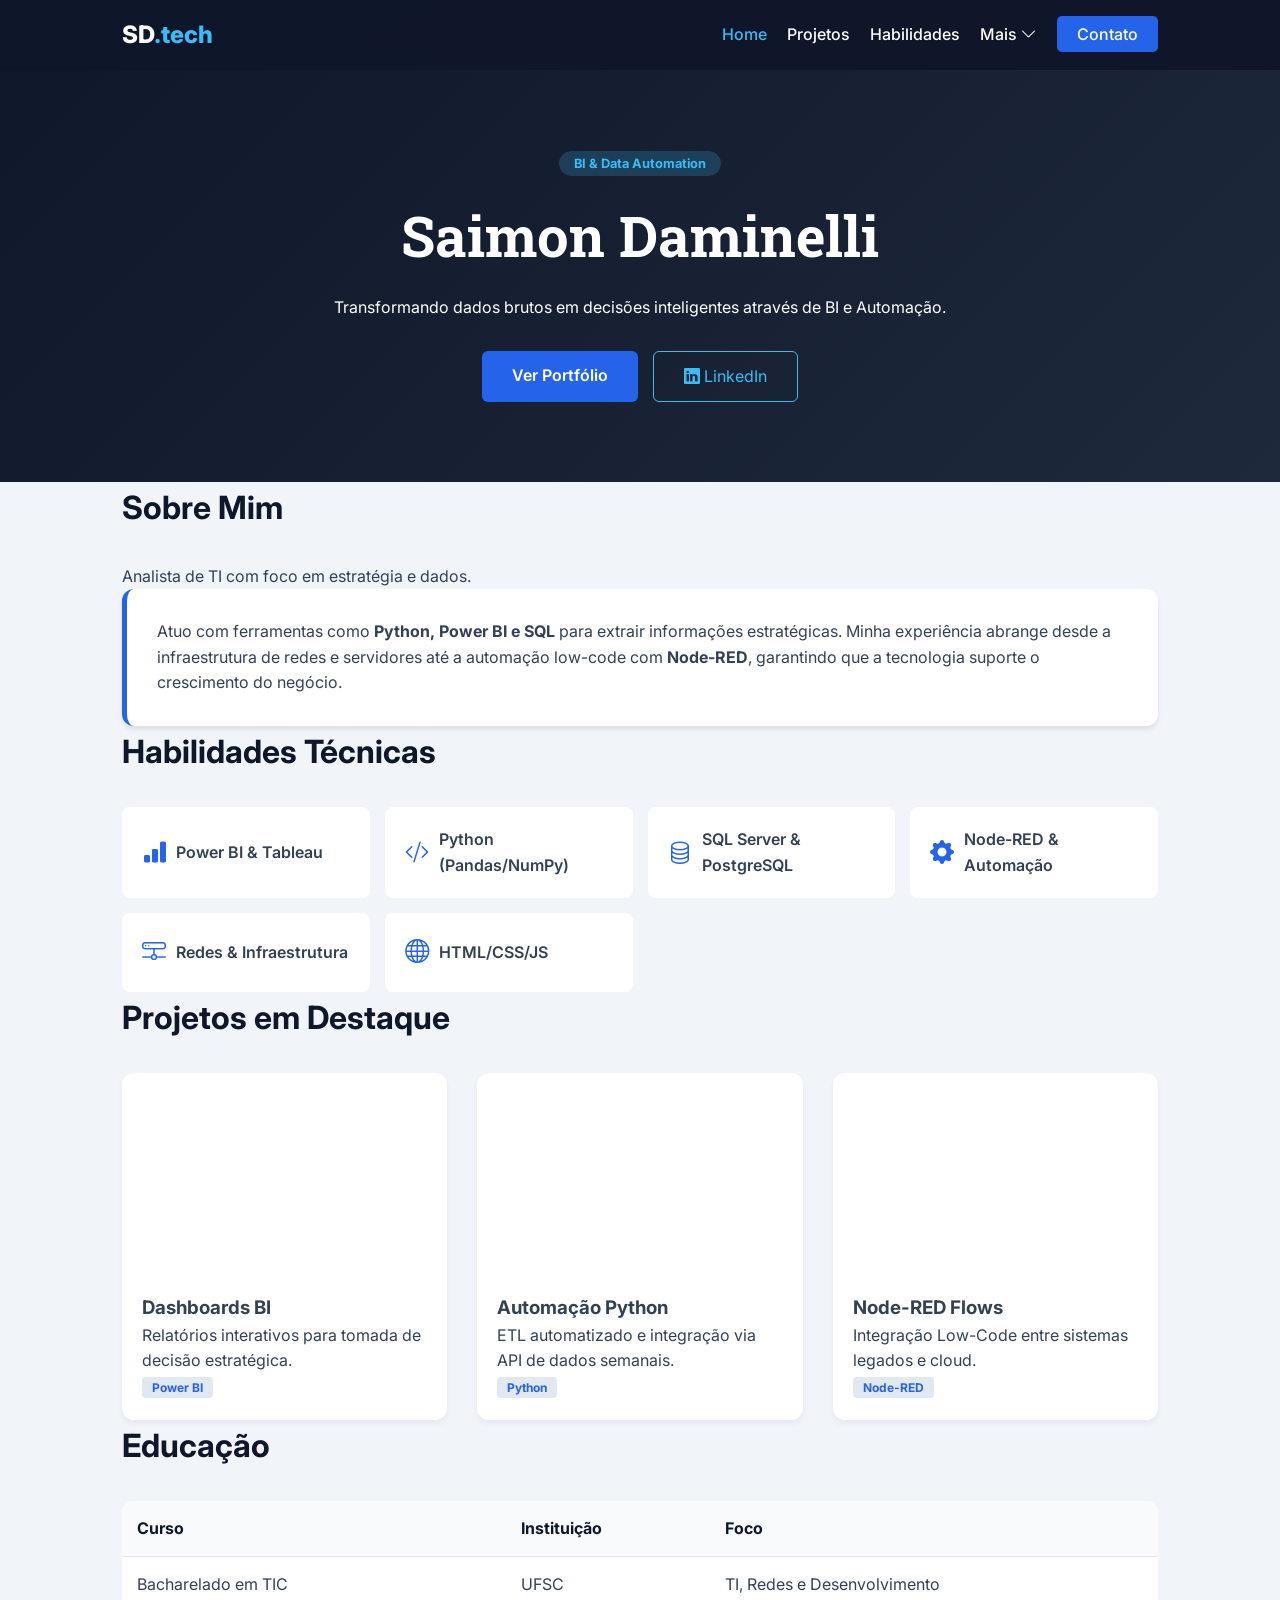
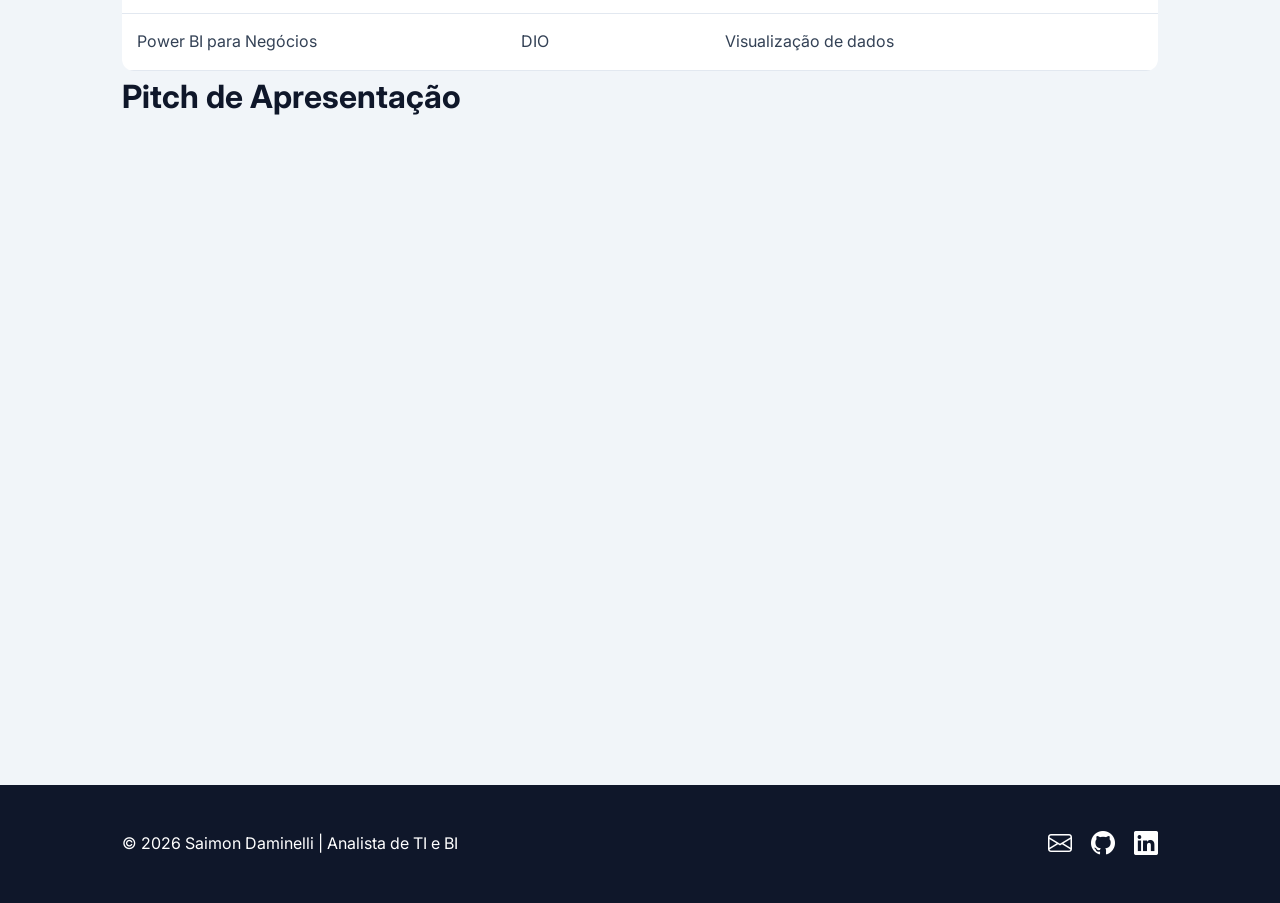
==== index.html @ 015a6936 "Meu novo portfólio profissional" ====
<!DOCTYPE html>
<html lang="pt-BR">
<head>
    <meta charset="UTF-8">
    <meta name="viewport" content="width=device-width, initial-scale=1.0">
    <meta name="description" content="Saimon Daminelli - Analista de TI e BI. Soluções em automação e dados.">
    <title>Saimon Daminelli | Analista de TI e BI</title>
    
    <link href="https://cdn.jsdelivr.net/npm/bootstrap-icons@1.10.5/font/bootstrap-icons.css" rel="stylesheet">
    <link href="https://fonts.googleapis.com/css2?family=Inter:wght@300;400;600;700&family=Roboto+Slab:wght@700&display=swap" rel="stylesheet">
    <link rel="stylesheet" href="style.css">
</head>
<body>

    <nav class="navbar">
        <div class="nav-container">
            <div class="logo">SD<span>.tech</span></div>
            <ul class="nav-links">
                <li><a href="index.html" class="active">Home</a></li>
                <li><a href="#projetos">Projetos</a></li>
                <li><a href="#habilidades">Habilidades</a></li>
                <li class="dropdown">
                    <a href="javascript:void(0)" class="dropbtn">Mais <i class="bi bi-chevron-down"></i></a>
                    <div class="dropdown-content">
                        <a href="#formacao">Formação</a>
                        <a href="#video">Apresentação</a>
                    </div>
                </li>
                <li><a href="contact.html" class="nav-btn">Contato</a></li>
            </ul>
        </div>
    </nav>

    <header class="hero">
        <div class="container">
            <span class="badge">BI & Data Automation</span>
            <h1>Saimon Daminelli</h1>
            <p>Transformando dados brutos em decisões inteligentes através de BI e Automação.</p>
            <div class="hero-btns">
                <a href="#projetos" class="btn-primary">Ver Portfólio</a>
                <a href="https://linkedin.com/in/saimondaminelli" target="_blank" class="btn-secondary"><i class="bi bi-linkedin"></i> LinkedIn</a>
            </div>
        </div>
    </header>

    <main class="content">
        <section id="sobre" class="container">
            <div class="section-header">
                <h2>Sobre Mim</h2>
                <p>Analista de TI com foco em estratégia e dados.</p>
            </div>
            <div class="about-card">
                <p>Atuo com ferramentas como <strong>Python, Power BI e SQL</strong> para extrair informações estratégicas. Minha experiência abrange desde a infraestrutura de redes e servidores até a automação low-code com <strong>Node-RED</strong>, garantindo que a tecnologia suporte o crescimento do negócio.</p>
            </div>
        </section>

        <section id="habilidades" class="container">
            <h2>Habilidades Técnicas</h2>
            <div class="skills-grid">
                <div class="skill-item"><i class="bi bi-bar-chart-fill"></i><span>Power BI & Tableau</span></div>
                <div class="skill-item"><i class="bi bi-code-slash"></i><span>Python (Pandas/NumPy)</span></div>
                <div class="skill-item"><i class="bi bi-database"></i><span>SQL Server & PostgreSQL</span></div>
                <div class="skill-item"><i class="bi bi-gear-fill"></i><span>Node-RED & Automação</span></div>
                <div class="skill-item"><i class="bi bi-hdd-network"></i><span>Redes & Infraestrutura</span></div>
                <div class="skill-item"><i class="bi bi-globe"></i><span>HTML/CSS/JS</span></div>
            </div>
        </section>

        <section id="projetos" class="container">
            <h2>Projetos em Destaque</h2>
            <div class="gallery">
                <div class="project-card">
                    <div class="project-img" style="background-image: url('https://img.freepik.com/vetores-gratis/ilustracao-do-conceito-de-estatisticas-do-site_114360-1434.jpg?w=740')"></div>
                    <div class="project-info">
                        <h3>Dashboards BI</h3>
                        <p>Relatórios interativos para tomada de decisão estratégica.</p>
                        <span class="tag">Power BI</span>
                    </div>
                </div>
                <div class="project-card">
                    <div class="project-img" style="background-image: url('https://img.freepik.com/vetores-gratis/desenvolvedores-de-software-trabalhando-na-codificacao-de-scripts-engenheiro-de-programacao-de-caracteres-em-php-python-javascript-e-outras-linguagens_90220-243.jpg?w=740')"></div>
                    <div class="project-info">
                        <h3>Automação Python</h3>
                        <p>ETL automatizado e integração via API de dados semanais.</p>
                        <span class="tag">Python</span>
                    </div>
                </div>
                <div class="project-card">
                    <div class="project-img" style="background-image: url('https://img.freepik.com/vetores-gratis/ilustracao-do-conceito-de-servidor_114360-287.jpg?w=740')"></div>
                    <div class="project-info">
                        <h3>Node-RED Flows</h3>
                        <p>Integração Low-Code entre sistemas legados e cloud.</p>
                        <span class="tag">Node-RED</span>
                    </div>
                </div>
            </div>
        </section>

        <section id="formacao" class="container">
            <h2>Educação</h2>
            <div class="table-wrapper">
                <table>
                    <thead>
                        <tr>
                            <th>Curso</th>
                            <th>Instituição</th>
                            <th>Foco</th>
                        </tr>
                    </thead>
                    <tbody>
                        <tr>
                            <td>Bacharelado em TIC</td>
                            <td>UFSC</td>
                            <td>TI, Redes e Desenvolvimento</td>
                        </tr>
                        <tr>
                            <td>Power BI para Negócios</td>
                            <td>DIO</td>
                            <td>Visualização de dados</td>
                        </tr>
                    </tbody>
                </table>
            </div>
        </section>

        <section id="video" class="container text-center">
            <h2>Pitch de Apresentação</h2>
            <div class="video-container">
                <iframe src="https://www.youtube.com/embed/1tjuhCdWPB4" frameborder="0" allowfullscreen></iframe>
            </div>
        </section>
    </main>

    <footer>
        <div class="container footer-content">
            <p>&copy; 2026 Saimon Daminelli | Analista de TI e BI</p>
            <div class="social-links">
                <a href="mailto:saimondaminelli@gmail.com"><i class="bi bi-envelope"></i></a>
                <a href="https://github.com/"><i class="bi bi-github"></i></a>
                <a href="https://linkedin.com/in/saimondaminelli"><i class="bi bi-linkedin"></i></a>
            </div>
        </div>
    </footer>

    <script src="script.js"></script>
</body>
</html>
---- style.css ----
:root {
    --primary: #2563eb;
    --dark: #0f172a;
    --light: #f8fafc;
    --accent: #38bdf8;
    --card-bg: #ffffff;
    --text: #334155;
}

* { margin: 0; padding: 0; box-sizing: border-box; }

body {
    font-family: 'Inter', sans-serif;
    color: var(--text);
    background-color: #f1f5f9;
    line-height: 1.6;
}

.container { max-width: 1100px; margin: 0 auto; padding: 0 2rem; }

/* Navbar */
.navbar {
    background: rgba(15, 23, 42, 0.95);
    backdrop-filter: blur(10px);
    color: white;
    padding: 1rem 0;
    position: fixed;
    top: 0; width: 100%;
    z-index: 1000;
}

.nav-container { display: flex; justify-content: space-between; align-items: center; max-width: 1100px; margin: 0 auto; padding: 0 2rem;}

.logo { font-weight: 800; font-size: 1.5rem; }
.logo span { color: var(--accent); }

.nav-links { display: flex; list-style: none; align-items: center; }
.nav-links a { color: white; text-decoration: none; margin-left: 20px; font-weight: 500; transition: 0.3s; }
.nav-links a:hover, .nav-links a.active { color: var(--accent); }

.nav-btn { background: var(--primary); padding: 8px 20px; border-radius: 5px; }

/* Hero Section */
.hero {
    background: linear-gradient(135deg, var(--dark) 0%, #1e293b 100%);
    color: white;
    padding: 150px 0 80px;
    text-align: center;
}

.badge { background: rgba(56, 189, 248, 0.2); color: var(--accent); padding: 5px 15px; border-radius: 20px; font-size: 0.8rem; font-weight: bold; }

.hero h1 { font-family: 'Roboto Slab', serif; font-size: 3.5rem; margin: 15px 0; }

.hero-btns { margin-top: 30px; display: flex; gap: 15px; justify-content: center; }

.btn-primary { background: var(--primary); color: white; padding: 12px 30px; text-decoration: none; border-radius: 6px; font-weight: 600; }

.btn-secondary { border: 1px solid var(--accent); color: var(--accent); padding: 12px 30px; text-decoration: none; border-radius: 6px; }

/* Content Sections */
section { padding: 80px 0; }

h2 { font-size: 2rem; margin-bottom: 30px; color: var(--dark); position: relative; }

.about-card { background: white; padding: 30px; border-radius: 12px; box-shadow: 0 4px 6px -1px rgba(0,0,0,0.1); border-left: 5px solid var(--primary); }

/* Skills Grid */
.skills-grid { display: grid; grid-template-columns: repeat(auto-fit, minmax(200px, 1fr)); gap: 15px; }

.skill-item { background: white; padding: 20px; border-radius: 8px; display: flex; align-items: center; gap: 10px; font-weight: 600; transition: 0.3s; }
.skill-item i { color: var(--primary); font-size: 1.5rem; }
.skill-item:hover { transform: translateY(-3px); box-shadow: 0 10px 15px -3px rgba(0,0,0,0.1); }

/* Projects Gallery */
.gallery { display: grid; grid-template-columns: repeat(auto-fit, minmax(300px, 1fr)); gap: 30px; }

.project-card { background: white; border-radius: 12px; overflow: hidden; box-shadow: 0 4px 6px rgba(0,0,0,0.05); }

.project-img { height: 200px; background-size: cover; background-position: center; }

.project-info { padding: 20px; }
.tag { font-size: 0.75rem; background: #e2e8f0; padding: 3px 10px; border-radius: 4px; color: var(--primary); font-weight: bold; }

/* Tables */
.table-wrapper { overflow-x: auto; background: white; border-radius: 12px; }
table { width: 100%; border-collapse: collapse; }
th, td { padding: 15px; text-align: left; border-bottom: 1px solid #e2e8f0; }
th { background: #f8fafc; color: var(--dark); }

/* Video */
.video-container { position: relative; padding-bottom: 56.25%; height: 0; border-radius: 12px; overflow: hidden; }
.video-container iframe { position: absolute; top: 0; left: 0; width: 100%; height: 100%; }

/* Footer */
footer { background: var(--dark); color: white; padding: 40px 0; margin-top: 50px; }
.footer-content { display: flex; justify-content: space-between; align-items: center; }
.social-links a { color: white; font-size: 1.5rem; margin-left: 15px; transition: 0.3s; }
.social-links a:hover { color: var(--accent); }

/* Dropdown */
.dropdown { position: relative; display: inline-block; }
.dropdown-content { display: none; position: absolute; background: white; min-width: 160px; box-shadow: 0 8px 16px rgba(0,0,0,0.2); border-radius: 4px; }
.dropdown-content a { color: var(--dark) !important; padding: 12px 16px; margin: 0; display: block; }
.dropdown:hover .dropdown-content { display: block; }

@media (max-width: 768px) {
    .nav-links { display: none; }
    .hero h1 { font-size: 2.5rem; }
}
/* Ajustes para as novas páginas */
.small-hero { padding: 100px 0 60px !important; }

.about-grid { 
    display: grid; 
    grid-template-columns: 1.5fr 1fr; 
    gap: 40px; 
    align-items: center;
}

.stat-card {
    background: var(--primary);
    color: white;
    padding: 20px;
    border-radius: 15px;
    margin-bottom: 20px;
    text-align: center;
}
.stat-card i { font-size: 2rem; }

/* Contact Wrapper */
.contact-wrapper {
    display: grid;
    grid-template-columns: 1fr 1.2fr;
    gap: 60px;
    background: white;
    padding: 40px;
    border-radius: 20px;
    box-shadow: 0 10px 30px rgba(0,0,0,0.05);
}

.method-item { display: flex; align-items: center; gap: 15px; margin-bottom: 20px; }
.method-item i { color: var(--primary); font-size: 1.2rem; }

.form-group { margin-bottom: 15px; }
.form-group label { display: block; font-size: 0.9rem; font-weight: 600; margin-bottom: 5px; }
.form-row { display: grid; grid-template-columns: 1fr 1fr; gap: 15px; }

@media (max-width: 768px) {
    .about-grid, .contact-wrapper { grid-template-columns: 1fr; }
}
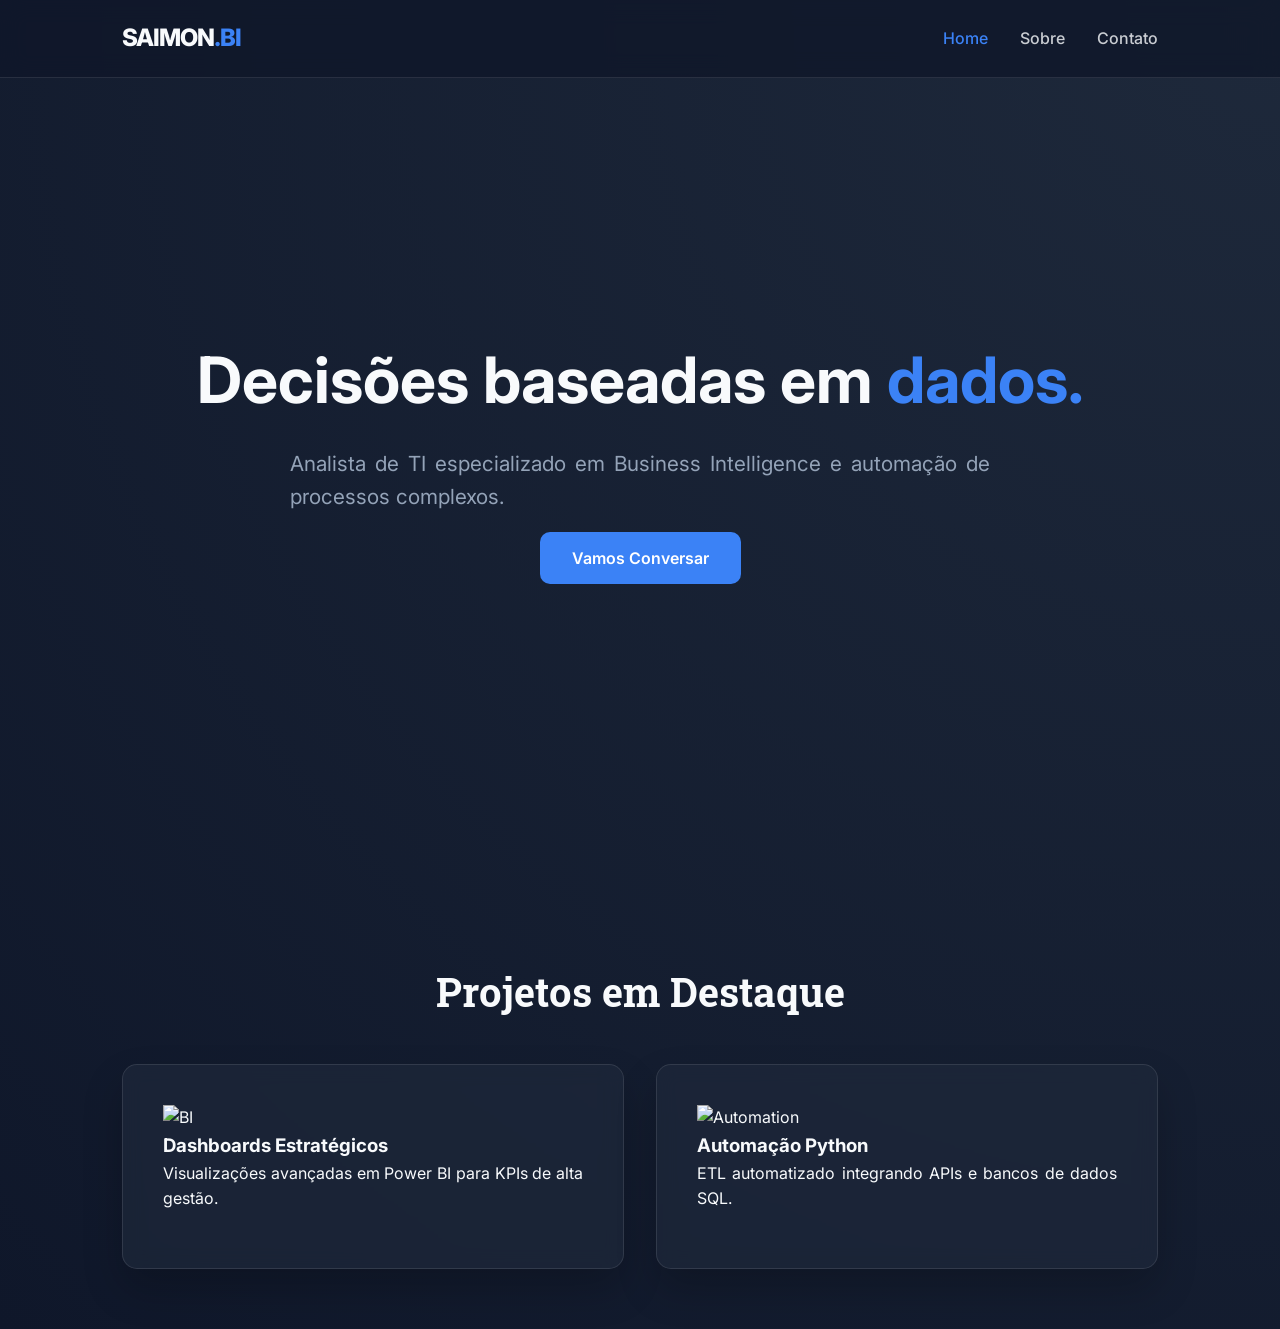
==== commit b782fbfc: "Unificação de design e formulário de contato" ====
--- a/index.html
+++ b/index.html
@@ -3,145 +3,48 @@
 <head>
     <meta charset="UTF-8">
     <meta name="viewport" content="width=device-width, initial-scale=1.0">
-    <meta name="description" content="Saimon Daminelli - Analista de TI e BI. Soluções em automação e dados.">
-    <title>Saimon Daminelli | Analista de TI e BI</title>
-    
-    <link href="https://cdn.jsdelivr.net/npm/bootstrap-icons@1.10.5/font/bootstrap-icons.css" rel="stylesheet">
-    <link href="https://fonts.googleapis.com/css2?family=Inter:wght@300;400;600;700&family=Roboto+Slab:wght@700&display=swap" rel="stylesheet">
+    <title>Saimon Daminelli | BI & Data</title>
+    <link href="https://fonts.googleapis.com/css2?family=Inter:wght@400;600;800&family=Roboto+Slab:wght@700&display=swap" rel="stylesheet">
     <link rel="stylesheet" href="style.css">
 </head>
 <body>
-
-    <nav class="navbar">
-        <div class="nav-container">
-            <div class="logo">SD<span>.tech</span></div>
+    <nav>
+        <div class="container nav-content">
+            <div class="logo">SAIMON<span>.BI</span></div>
             <ul class="nav-links">
                 <li><a href="index.html" class="active">Home</a></li>
-                <li><a href="#projetos">Projetos</a></li>
-                <li><a href="#habilidades">Habilidades</a></li>
-                <li class="dropdown">
-                    <a href="javascript:void(0)" class="dropbtn">Mais <i class="bi bi-chevron-down"></i></a>
-                    <div class="dropdown-content">
-                        <a href="#formacao">Formação</a>
-                        <a href="#video">Apresentação</a>
-                    </div>
-                </li>
-                <li><a href="contact.html" class="nav-btn">Contato</a></li>
+                <li><a href="about.html">Sobre</a></li>
+                <li><a href="contact.html">Contato</a></li>
             </ul>
         </div>
     </nav>
 
-    <header class="hero">
+    <header style="height: 100vh; display: flex; align-items: center; text-align: center;">
         <div class="container">
-            <span class="badge">BI & Data Automation</span>
-            <h1>Saimon Daminelli</h1>
-            <p>Transformando dados brutos em decisões inteligentes através de BI e Automação.</p>
-            <div class="hero-btns">
-                <a href="#projetos" class="btn-primary">Ver Portfólio</a>
-                <a href="https://linkedin.com/in/saimondaminelli" target="_blank" class="btn-secondary"><i class="bi bi-linkedin"></i> LinkedIn</a>
-            </div>
+            <h1 style="font-size: 4rem; margin-bottom: 1rem;">Decisões baseadas em <span style="color: var(--primary)">dados.</span></h1>
+            <p style="font-size: 1.3rem; color: var(--text-dim); max-width: 700px; margin: 0 auto 2rem;">Analista de TI especializado em Business Intelligence e automação de processos complexos.</p>
+            <a href="contact.html" class="btn">Vamos Conversar</a>
         </div>
     </header>
 
-    <main class="content">
-        <section id="sobre" class="container">
-            <div class="section-header">
-                <h2>Sobre Mim</h2>
-                <p>Analista de TI com foco em estratégia e dados.</p>
-            </div>
-            <div class="about-card">
-                <p>Atuo com ferramentas como <strong>Python, Power BI e SQL</strong> para extrair informações estratégicas. Minha experiência abrange desde a infraestrutura de redes e servidores até a automação low-code com <strong>Node-RED</strong>, garantindo que a tecnologia suporte o crescimento do negócio.</p>
-            </div>
-        </section>
-
-        <section id="habilidades" class="container">
-            <h2>Habilidades Técnicas</h2>
-            <div class="skills-grid">
-                <div class="skill-item"><i class="bi bi-bar-chart-fill"></i><span>Power BI & Tableau</span></div>
-                <div class="skill-item"><i class="bi bi-code-slash"></i><span>Python (Pandas/NumPy)</span></div>
-                <div class="skill-item"><i class="bi bi-database"></i><span>SQL Server & PostgreSQL</span></div>
-                <div class="skill-item"><i class="bi bi-gear-fill"></i><span>Node-RED & Automação</span></div>
-                <div class="skill-item"><i class="bi bi-hdd-network"></i><span>Redes & Infraestrutura</span></div>
-                <div class="skill-item"><i class="bi bi-globe"></i><span>HTML/CSS/JS</span></div>
-            </div>
-        </section>
-
-        <section id="projetos" class="container">
+    <main class="container">
+        <section id="projetos">
             <h2>Projetos em Destaque</h2>
-            <div class="gallery">
-                <div class="project-card">
-                    <div class="project-img" style="background-image: url('https://img.freepik.com/vetores-gratis/ilustracao-do-conceito-de-estatisticas-do-site_114360-1434.jpg?w=740')"></div>
-                    <div class="project-info">
-                        <h3>Dashboards BI</h3>
-                        <p>Relatórios interativos para tomada de decisão estratégica.</p>
-                        <span class="tag">Power BI</span>
-                    </div>
+            <div class="grid">
+                <div class="glass-card project-card">
+                    <img src="https://images.unsplash.com/photo-1551288049-bbbda536339a?w=500" alt="BI">
+                    <h3>Dashboards Estratégicos</h3>
+                    <p>Visualizações avançadas em Power BI para KPIs de alta gestão.</p>
                 </div>
-                <div class="project-card">
-                    <div class="project-img" style="background-image: url('https://img.freepik.com/vetores-gratis/desenvolvedores-de-software-trabalhando-na-codificacao-de-scripts-engenheiro-de-programacao-de-caracteres-em-php-python-javascript-e-outras-linguagens_90220-243.jpg?w=740')"></div>
-                    <div class="project-info">
-                        <h3>Automação Python</h3>
-                        <p>ETL automatizado e integração via API de dados semanais.</p>
-                        <span class="tag">Python</span>
-                    </div>
+                <div class="glass-card project-card">
+                    <img src="https://images.unsplash.com/photo-1518433278981-95b27679ad4c?w=500" alt="Automation">
+                    <h3>Automação Python</h3>
+                    <p>ETL automatizado integrando APIs e bancos de dados SQL.</p>
                 </div>
-                <div class="project-card">
-                    <div class="project-img" style="background-image: url('https://img.freepik.com/vetores-gratis/ilustracao-do-conceito-de-servidor_114360-287.jpg?w=740')"></div>
-                    <div class="project-info">
-                        <h3>Node-RED Flows</h3>
-                        <p>Integração Low-Code entre sistemas legados e cloud.</p>
-                        <span class="tag">Node-RED</span>
-                    </div>
-                </div>
-            </div>
-        </section>
-
-        <section id="formacao" class="container">
-            <h2>Educação</h2>
-            <div class="table-wrapper">
-                <table>
-                    <thead>
-                        <tr>
-                            <th>Curso</th>
-                            <th>Instituição</th>
-                            <th>Foco</th>
-                        </tr>
-                    </thead>
-                    <tbody>
-                        <tr>
-                            <td>Bacharelado em TIC</td>
-                            <td>UFSC</td>
-                            <td>TI, Redes e Desenvolvimento</td>
-                        </tr>
-                        <tr>
-                            <td>Power BI para Negócios</td>
-                            <td>DIO</td>
-                            <td>Visualização de dados</td>
-                        </tr>
-                    </tbody>
-                </table>
-            </div>
-        </section>
-
-        <section id="video" class="container text-center">
-            <h2>Pitch de Apresentação</h2>
-            <div class="video-container">
-                <iframe src="https://www.youtube.com/embed/1tjuhCdWPB4" frameborder="0" allowfullscreen></iframe>
             </div>
         </section>
     </main>
 
-    <footer>
-        <div class="container footer-content">
-            <p>&copy; 2026 Saimon Daminelli | Analista de TI e BI</p>
-            <div class="social-links">
-                <a href="mailto:saimondaminelli@gmail.com"><i class="bi bi-envelope"></i></a>
-                <a href="https://github.com/"><i class="bi bi-github"></i></a>
-                <a href="https://linkedin.com/in/saimondaminelli"><i class="bi bi-linkedin"></i></a>
-            </div>
-        </div>
-    </footer>
-
     <script src="script.js"></script>
 </body>
 </html>
--- a/style.css
+++ b/style.css
@@ -1,151 +1,136 @@
 :root {
-    --primary: #2563eb;
-    --dark: #0f172a;
-    --light: #f8fafc;
-    --accent: #38bdf8;
-    --card-bg: #ffffff;
-    --text: #334155;
+    --primary: #3b82f6;
+    --primary-hover: #2563eb;
+    --bg-dark: #0f172a;
+    --card-bg: rgba(30, 41, 59, 0.7);
+    --text-main: #f8fafc;
+    --text-dim: #94a3b8;
+    --glass-border: rgba(255, 255, 255, 0.1);
 }
 
 * { margin: 0; padding: 0; box-sizing: border-box; }
 
 body {
     font-family: 'Inter', sans-serif;
-    color: var(--text);
-    background-color: #f1f5f9;
+    background: radial-gradient(circle at top right, #1e293b, #0f172a);
+    color: var(--text-main);
     line-height: 1.6;
+    overflow-x: hidden;
 }
 
 .container { max-width: 1100px; margin: 0 auto; padding: 0 2rem; }
 
-/* Navbar */
-.navbar {
-    background: rgba(15, 23, 42, 0.95);
-    backdrop-filter: blur(10px);
-    color: white;
-    padding: 1rem 0;
+/* Navbar Fluida */
+nav {
     position: fixed;
     top: 0; width: 100%;
+    padding: 1.2rem 0;
+    background: rgba(15, 23, 42, 0.8);
+    backdrop-filter: blur(12px);
     z-index: 1000;
+    border-bottom: 1px solid var(--glass-border);
 }
 
-.nav-container { display: flex; justify-content: space-between; align-items: center; max-width: 1100px; margin: 0 auto; padding: 0 2rem;}
+.nav-content { display: flex; justify-content: space-between; align-items: center; }
 
-.logo { font-weight: 800; font-size: 1.5rem; }
-.logo span { color: var(--accent); }
+.logo { font-size: 1.5rem; font-weight: 800; letter-spacing: -1px; }
+.logo span { color: var(--primary); }
 
-.nav-links { display: flex; list-style: none; align-items: center; }
-.nav-links a { color: white; text-decoration: none; margin-left: 20px; font-weight: 500; transition: 0.3s; }
-.nav-links a:hover, .nav-links a.active { color: var(--accent); }
+.nav-links { display: flex; list-style: none; gap: 2rem; }
+.nav-links a { 
+    color: var(--text-main); text-decoration: none; font-weight: 500; 
+    transition: 0.3s; opacity: 0.8;
+}
+.nav-links a:hover, .nav-links a.active { opacity: 1; color: var(--primary); }
 
-.nav-btn { background: var(--primary); padding: 8px 20px; border-radius: 5px; }
+/* Hero & Sections */
+section { padding: 100px 0; opacity: 0; transform: translateY(30px); transition: 0.8s all ease-out; }
+section.visible { opacity: 1; transform: translateY(0); }
 
-/* Hero Section */
-.hero {
-    background: linear-gradient(135deg, var(--dark) 0%, #1e293b 100%);
-    color: white;
-    padding: 150px 0 80px;
-    text-align: center;
+h2 { font-size: 2.5rem; margin-bottom: 2.5rem; text-align: center; font-family: 'Roboto Slab', serif; }
+
+/* Cards & Glassmorphism */
+.glass-card {
+    background: var(--card-bg);
+    backdrop-filter: blur(10px);
+    border: 1px solid var(--glass-border);
+    border-radius: 20px;
+    padding: 2.5rem;
+    box-shadow: 0 20px 40px rgba(0,0,0,0.2);
 }
 
-.badge { background: rgba(56, 189, 248, 0.2); color: var(--accent); padding: 5px 15px; border-radius: 20px; font-size: 0.8rem; font-weight: bold; }
+/* Grid de Projetos e Skills */
+.grid { display: grid; grid-template-columns: repeat(auto-fit, minmax(300px, 1fr)); gap: 2rem; }
 
-.hero h1 { font-family: 'Roboto Slab', serif; font-size: 3.5rem; margin: 15px 0; }
+.project-card {
+    position: relative; overflow: hidden; border-radius: 15px; transition: 0.4s;
+}
+.project-card:hover { transform: translateY(-10px); }
+.project-card img { width: 100%; height: 200px; object-fit: cover; }
 
-.hero-btns { margin-top: 30px; display: flex; gap: 15px; justify-content: center; }
+.skill-tag {
+    background: rgba(59, 130, 246, 0.1);
+    border: 1px solid var(--primary);
+    padding: 0.5rem 1rem;
+    border-radius: 50px;
+    font-size: 0.9rem;
+    display: inline-block;
+    margin: 5px;
+}
 
-.btn-primary { background: var(--primary); color: white; padding: 12px 30px; text-decoration: none; border-radius: 6px; font-weight: 600; }
+/* Formulário */
+form { display: grid; gap: 1.5rem; }
+.form-group { display: flex; flex-direction: column; gap: 0.5rem; }
+input, textarea, select {
+    background: rgba(255,255,255,0.05);
+    border: 1px solid var(--glass-border);
+    padding: 1rem; border-radius: 10px; color: white; outline: none; transition: 0.3s;
+}
+input:focus, textarea:focus { border-color: var(--primary); background: rgba(255,255,255,0.1); }
 
-.btn-secondary { border: 1px solid var(--accent); color: var(--accent); padding: 12px 30px; text-decoration: none; border-radius: 6px; }
+.btn {
+    background: var(--primary); color: white; padding: 1rem 2rem;
+    border-radius: 10px; text-decoration: none; font-weight: 600;
+    text-align: center; border: none; cursor: pointer; transition: 0.3s;
+}
+.btn:hover { background: var(--primary-hover); transform: scale(1.02); }
 
-/* Content Sections */
-section { padding: 80px 0; }
-
-h2 { font-size: 2rem; margin-bottom: 30px; color: var(--dark); position: relative; }
-
-.about-card { background: white; padding: 30px; border-radius: 12px; box-shadow: 0 4px 6px -1px rgba(0,0,0,0.1); border-left: 5px solid var(--primary); }
-
-/* Skills Grid */
-.skills-grid { display: grid; grid-template-columns: repeat(auto-fit, minmax(200px, 1fr)); gap: 15px; }
-
-.skill-item { background: white; padding: 20px; border-radius: 8px; display: flex; align-items: center; gap: 10px; font-weight: 600; transition: 0.3s; }
-.skill-item i { color: var(--primary); font-size: 1.5rem; }
-.skill-item:hover { transform: translateY(-3px); box-shadow: 0 10px 15px -3px rgba(0,0,0,0.1); }
-
-/* Projects Gallery */
-.gallery { display: grid; grid-template-columns: repeat(auto-fit, minmax(300px, 1fr)); gap: 30px; }
-
-.project-card { background: white; border-radius: 12px; overflow: hidden; box-shadow: 0 4px 6px rgba(0,0,0,0.05); }
-
-.project-img { height: 200px; background-size: cover; background-position: center; }
-
-.project-info { padding: 20px; }
-.tag { font-size: 0.75rem; background: #e2e8f0; padding: 3px 10px; border-radius: 4px; color: var(--primary); font-weight: bold; }
-
-/* Tables */
-.table-wrapper { overflow-x: auto; background: white; border-radius: 12px; }
-table { width: 100%; border-collapse: collapse; }
-th, td { padding: 15px; text-align: left; border-bottom: 1px solid #e2e8f0; }
-th { background: #f8fafc; color: var(--dark); }
-
-/* Video */
-.video-container { position: relative; padding-bottom: 56.25%; height: 0; border-radius: 12px; overflow: hidden; }
-.video-container iframe { position: absolute; top: 0; left: 0; width: 100%; height: 100%; }
-
-/* Footer */
-footer { background: var(--dark); color: white; padding: 40px 0; margin-top: 50px; }
-.footer-content { display: flex; justify-content: space-between; align-items: center; }
-.social-links a { color: white; font-size: 1.5rem; margin-left: 15px; transition: 0.3s; }
-.social-links a:hover { color: var(--accent); }
-
-/* Dropdown */
-.dropdown { position: relative; display: inline-block; }
-.dropdown-content { display: none; position: absolute; background: white; min-width: 160px; box-shadow: 0 8px 16px rgba(0,0,0,0.2); border-radius: 4px; }
-.dropdown-content a { color: var(--dark) !important; padding: 12px 16px; margin: 0; display: block; }
-.dropdown:hover .dropdown-content { display: block; }
+footer { text-align: center; padding: 4rem; border-top: 1px solid var(--glass-border); color: var(--text-dim); }
 
 @media (max-width: 768px) {
     .nav-links { display: none; }
-    .hero h1 { font-size: 2.5rem; }
+    h2 { font-size: 1.8rem; }
 }
-/* Ajustes para as novas páginas */
-.small-hero { padding: 100px 0 60px !important; }
+/* Adicione no final do seu style.css */
 
-.about-grid { 
-    display: grid; 
-    grid-template-columns: 1.5fr 1fr; 
-    gap: 40px; 
-    align-items: center;
+/* Melhora o espaçamento das seções */
+section {
+    padding: 60px 0; /* Espaço uniforme entre blocos */
 }
 
-.stat-card {
-    background: var(--primary);
-    color: white;
-    padding: 20px;
-    border-radius: 15px;
-    margin-bottom: 20px;
-    text-align: center;
-}
-.stat-card i { font-size: 2rem; }
-
-/* Contact Wrapper */
-.contact-wrapper {
-    display: grid;
-    grid-template-columns: 1fr 1.2fr;
-    gap: 60px;
-    background: white;
-    padding: 40px;
-    border-radius: 20px;
-    box-shadow: 0 10px 30px rgba(0,0,0,0.05);
+/* Deixa os textos justificados e bem distribuídos */
+p {
+    text-align: justify;
+    margin-bottom: 1rem;
 }
 
-.method-item { display: flex; align-items: center; gap: 15px; margin-bottom: 20px; }
-.method-item i { color: var(--primary); font-size: 1.2rem; }
+/* Transição suave nos cards ao passar o mouse */
+.glass-card {
+    transition: all 0.3s ease;
+}
 
-.form-group { margin-bottom: 15px; }
-.form-group label { display: block; font-size: 0.9rem; font-weight: 600; margin-bottom: 5px; }
-.form-row { display: grid; grid-template-columns: 1fr 1fr; gap: 15px; }
+.glass-card:hover {
+    border-color: var(--primary);
+    transform: translateY(-5px);
+}
 
-@media (max-width: 768px) {
-    .about-grid, .contact-wrapper { grid-template-columns: 1fr; }
+/* Ajuste para o rodapé ficar fixo no fundo se houver pouco conteúdo */
+footer {
+    margin-top: auto;
+}
+
+/* Estilo para ícones nas especialidades */
+.glass-card i {
+    display: block;
+    margin-bottom: 15px;
 }
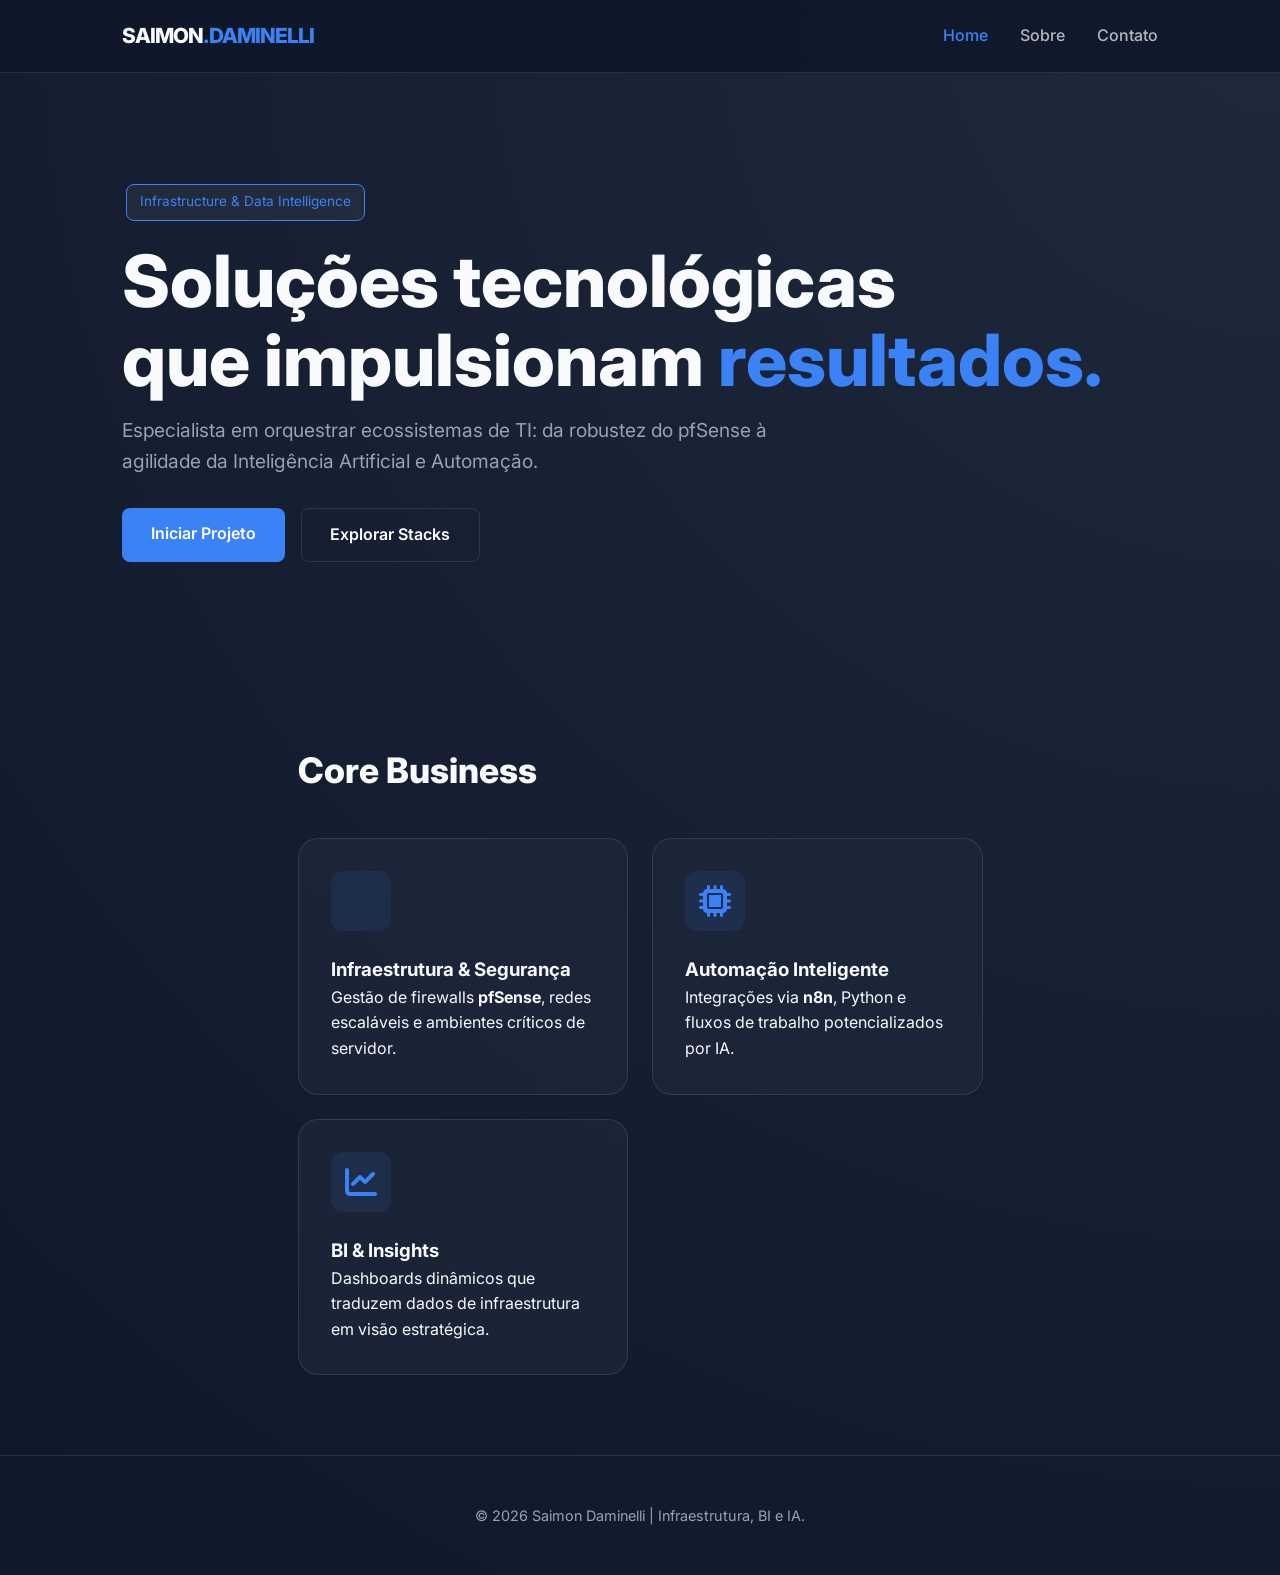
==== commit 8d215739: "Explicação da mudança" ====
--- a/index.html
+++ b/index.html
@@ -3,14 +3,15 @@
 <head>
     <meta charset="UTF-8">
     <meta name="viewport" content="width=device-width, initial-scale=1.0">
-    <title>Saimon Daminelli | BI & Data</title>
-    <link href="https://fonts.googleapis.com/css2?family=Inter:wght@400;600;800&family=Roboto+Slab:wght@700&display=swap" rel="stylesheet">
+    <title>Saimon Daminelli | Tech & Data</title>
+    <link rel="stylesheet" href="https://cdnjs.cloudflare.com/ajax/libs/font-awesome/6.5.1/css/all.min.css">
+    <link href="https://fonts.googleapis.com/css2?family=Inter:wght@400;600;800&display=swap" rel="stylesheet">
     <link rel="stylesheet" href="style.css">
 </head>
 <body>
     <nav>
         <div class="container nav-content">
-            <div class="logo">SAIMON<span>.BI</span></div>
+            <div class="logo">SAIMON<span>.DAMINELLI</span></div>
             <ul class="nav-links">
                 <li><a href="index.html" class="active">Home</a></li>
                 <li><a href="about.html">Sobre</a></li>
@@ -19,32 +20,45 @@
         </div>
     </nav>
 
-    <header style="height: 100vh; display: flex; align-items: center; text-align: center;">
+    <header style="padding: 180px 0 100px;">
         <div class="container">
-            <h1 style="font-size: 4rem; margin-bottom: 1rem;">Decisões baseadas em <span style="color: var(--primary)">dados.</span></h1>
-            <p style="font-size: 1.3rem; color: var(--text-dim); max-width: 700px; margin: 0 auto 2rem;">Analista de TI especializado em Business Intelligence e automação de processos complexos.</p>
-            <a href="contact.html" class="btn">Vamos Conversar</a>
+            <span class="skill-tag" style="color: var(--primary); border-color: var(--primary);">Infrastructure & Data Intelligence</span>
+            <h1 style="font-size: clamp(2.5rem, 6vw, 4.5rem); font-weight: 800; line-height: 1.1; margin: 1rem 0;">Soluções tecnológicas <br>que impulsionam <span style="color: var(--primary);">resultados.</span></h1>
+            <p style="font-size: 1.2rem; color: var(--text-dim); max-width: 650px; margin-bottom: 2rem;">Especialista em orquestrar ecossistemas de TI: da robustez do pfSense à agilidade da Inteligência Artificial e Automação.</p>
+            <div style="display: flex; gap: 1rem; flex-wrap: wrap;">
+                <a href="contact.html" class="btn">Iniciar Projeto</a>
+                <a href="#especialidades" class="btn" style="background: transparent; border: 1px solid var(--glass-border);">Explorar Stacks</a>
+            </div>
         </div>
     </header>
 
     <main class="container">
-        <section id="projetos">
-            <h2>Projetos em Destaque</h2>
+        <section id="especialidades" class="visible">
+            <h2>Core Business</h2>
             <div class="grid">
-                <div class="glass-card project-card">
-                    <img src="https://images.unsplash.com/photo-1551288049-bbbda536339a?w=500" alt="BI">
-                    <h3>Dashboards Estratégicos</h3>
-                    <p>Visualizações avançadas em Power BI para KPIs de alta gestão.</p>
+                <div class="glass-card">
+                    <div class="icon-box"><i class="fas fa-shield-network"></i></div>
+                    <h3>Infraestrutura & Segurança</h3>
+                    <p>Gestão de firewalls <strong>pfSense</strong>, redes escaláveis e ambientes críticos de servidor.</p>
                 </div>
-                <div class="glass-card project-card">
-                    <img src="https://images.unsplash.com/photo-1518433278981-95b27679ad4c?w=500" alt="Automation">
-                    <h3>Automação Python</h3>
-                    <p>ETL automatizado integrando APIs e bancos de dados SQL.</p>
+                <div class="glass-card">
+                    <div class="icon-box"><i class="fas fa-microchip"></i></div>
+                    <h3>Automação Inteligente</h3>
+                    <p>Integrações via <strong>n8n</strong>, Python e fluxos de trabalho potencializados por IA.</p>
+                </div>
+                <div class="glass-card">
+                    <div class="icon-box"><i class="fas fa-chart-line"></i></div>
+                    <h3>BI & Insights</h3>
+                    <p>Dashboards dinâmicos que traduzem dados de infraestrutura em visão estratégica.</p>
                 </div>
             </div>
         </section>
     </main>
 
+    <footer>
+        <p>&copy; 2026 Saimon Daminelli | Infraestrutura, BI e IA.</p>
+    </footer>
+
     <script src="script.js"></script>
 </body>
 </html>
--- a/style.css
+++ b/style.css
@@ -10,127 +10,104 @@
 
 * { margin: 0; padding: 0; box-sizing: border-box; }
 
+html { scroll-behavior: smooth; }
+
 body {
     font-family: 'Inter', sans-serif;
     background: radial-gradient(circle at top right, #1e293b, #0f172a);
     color: var(--text-main);
     line-height: 1.6;
-    overflow-x: hidden;
+    min-height: 100vh;
+    display: flex;
+    flex-direction: column;
 }
 
 .container { max-width: 1100px; margin: 0 auto; padding: 0 2rem; }
 
-/* Navbar Fluida */
+/* Navbar */
 nav {
     position: fixed;
     top: 0; width: 100%;
     padding: 1.2rem 0;
-    background: rgba(15, 23, 42, 0.8);
+    background: rgba(15, 23, 42, 0.85);
     backdrop-filter: blur(12px);
     z-index: 1000;
     border-bottom: 1px solid var(--glass-border);
 }
 
 .nav-content { display: flex; justify-content: space-between; align-items: center; }
-
-.logo { font-size: 1.5rem; font-weight: 800; letter-spacing: -1px; }
+.logo { font-size: 1.3rem; font-weight: 800; letter-spacing: -1px; text-transform: uppercase; }
 .logo span { color: var(--primary); }
 
 .nav-links { display: flex; list-style: none; gap: 2rem; }
 .nav-links a { 
     color: var(--text-main); text-decoration: none; font-weight: 500; 
-    transition: 0.3s; opacity: 0.8;
+    transition: 0.3s; opacity: 0.7;
 }
 .nav-links a:hover, .nav-links a.active { opacity: 1; color: var(--primary); }
 
-/* Hero & Sections */
-section { padding: 100px 0; opacity: 0; transform: translateY(30px); transition: 0.8s all ease-out; }
+/* Sections */
+section { padding: 80px 0; opacity: 0; transform: translateY(20px); transition: 0.6s all ease-out; }
 section.visible { opacity: 1; transform: translateY(0); }
 
-h2 { font-size: 2.5rem; margin-bottom: 2.5rem; text-align: center; font-family: 'Roboto Slab', serif; }
+h2 { font-size: 2.2rem; margin-bottom: 2.5rem; font-family: 'Inter', sans-serif; font-weight: 800; }
 
-/* Cards & Glassmorphism */
+/* Cards */
 .glass-card {
     background: var(--card-bg);
     backdrop-filter: blur(10px);
     border: 1px solid var(--glass-border);
     border-radius: 20px;
-    padding: 2.5rem;
-    box-shadow: 0 20px 40px rgba(0,0,0,0.2);
+    padding: 2rem;
+    transition: 0.3s;
+}
+.glass-card:hover { border-color: var(--primary); transform: translateY(-5px); }
+
+.icon-box {
+    font-size: 2rem;
+    color: var(--primary);
+    background: rgba(59, 130, 246, 0.1);
+    width: 60px;
+    height: 60px;
+    display: flex;
+    align-items: center;
+    justify-content: center;
+    border-radius: 12px;
+    margin-bottom: 1.5rem;
 }
 
-/* Grid de Projetos e Skills */
-.grid { display: grid; grid-template-columns: repeat(auto-fit, minmax(300px, 1fr)); gap: 2rem; }
-
-.project-card {
-    position: relative; overflow: hidden; border-radius: 15px; transition: 0.4s;
-}
-.project-card:hover { transform: translateY(-10px); }
-.project-card img { width: 100%; height: 200px; object-fit: cover; }
+.grid { display: grid; grid-template-columns: repeat(auto-fit, minmax(300px, 1fr)); gap: 1.5rem; }
 
 .skill-tag {
-    background: rgba(59, 130, 246, 0.1);
-    border: 1px solid var(--primary);
-    padding: 0.5rem 1rem;
-    border-radius: 50px;
-    font-size: 0.9rem;
-    display: inline-block;
-    margin: 5px;
+    background: rgba(255, 255, 255, 0.05);
+    border: 1px solid var(--glass-border);
+    padding: 0.4rem 0.8rem;
+    border-radius: 8px;
+    font-size: 0.85rem;
+    display: inline-flex;
+    align-items: center;
+    gap: 8px;
+    margin: 4px;
 }
 
-/* Formulário */
-form { display: grid; gap: 1.5rem; }
-.form-group { display: flex; flex-direction: column; gap: 0.5rem; }
-input, textarea, select {
-    background: rgba(255,255,255,0.05);
-    border: 1px solid var(--glass-border);
-    padding: 1rem; border-radius: 10px; color: white; outline: none; transition: 0.3s;
+/* Form */
+.form-group { margin-bottom: 1.2rem; }
+label { display: block; margin-bottom: 0.5rem; font-size: 0.9rem; color: var(--text-dim); }
+input, textarea {
+    width: 100%; background: rgba(255,255,255,0.05); border: 1px solid var(--glass-border);
+    padding: 0.8rem; border-radius: 8px; color: white; transition: 0.3s;
 }
-input:focus, textarea:focus { border-color: var(--primary); background: rgba(255,255,255,0.1); }
+input:focus, textarea:focus { border-color: var(--primary); outline: none; }
 
 .btn {
-    background: var(--primary); color: white; padding: 1rem 2rem;
-    border-radius: 10px; text-decoration: none; font-weight: 600;
-    text-align: center; border: none; cursor: pointer; transition: 0.3s;
+    background: var(--primary); color: white; padding: 0.8rem 1.8rem;
+    border-radius: 8px; text-decoration: none; font-weight: 600;
+    display: inline-block; border: none; cursor: pointer; transition: 0.3s;
 }
-.btn:hover { background: var(--primary-hover); transform: scale(1.02); }
+.btn:hover { background: var(--primary-hover); }
 
-footer { text-align: center; padding: 4rem; border-top: 1px solid var(--glass-border); color: var(--text-dim); }
+footer { margin-top: auto; padding: 3rem; text-align: center; color: var(--text-dim); font-size: 0.9rem; border-top: 1px solid var(--glass-border); }
 
 @media (max-width: 768px) {
     .nav-links { display: none; }
-    h2 { font-size: 1.8rem; }
-}
-/* Adicione no final do seu style.css */
-
-/* Melhora o espaçamento das seções */
-section {
-    padding: 60px 0; /* Espaço uniforme entre blocos */
-}
-
-/* Deixa os textos justificados e bem distribuídos */
-p {
-    text-align: justify;
-    margin-bottom: 1rem;
-}
-
-/* Transição suave nos cards ao passar o mouse */
-.glass-card {
-    transition: all 0.3s ease;
-}
-
-.glass-card:hover {
-    border-color: var(--primary);
-    transform: translateY(-5px);
-}
-
-/* Ajuste para o rodapé ficar fixo no fundo se houver pouco conteúdo */
-footer {
-    margin-top: auto;
-}
-
-/* Estilo para ícones nas especialidades */
-.glass-card i {
-    display: block;
-    margin-bottom: 15px;
 }
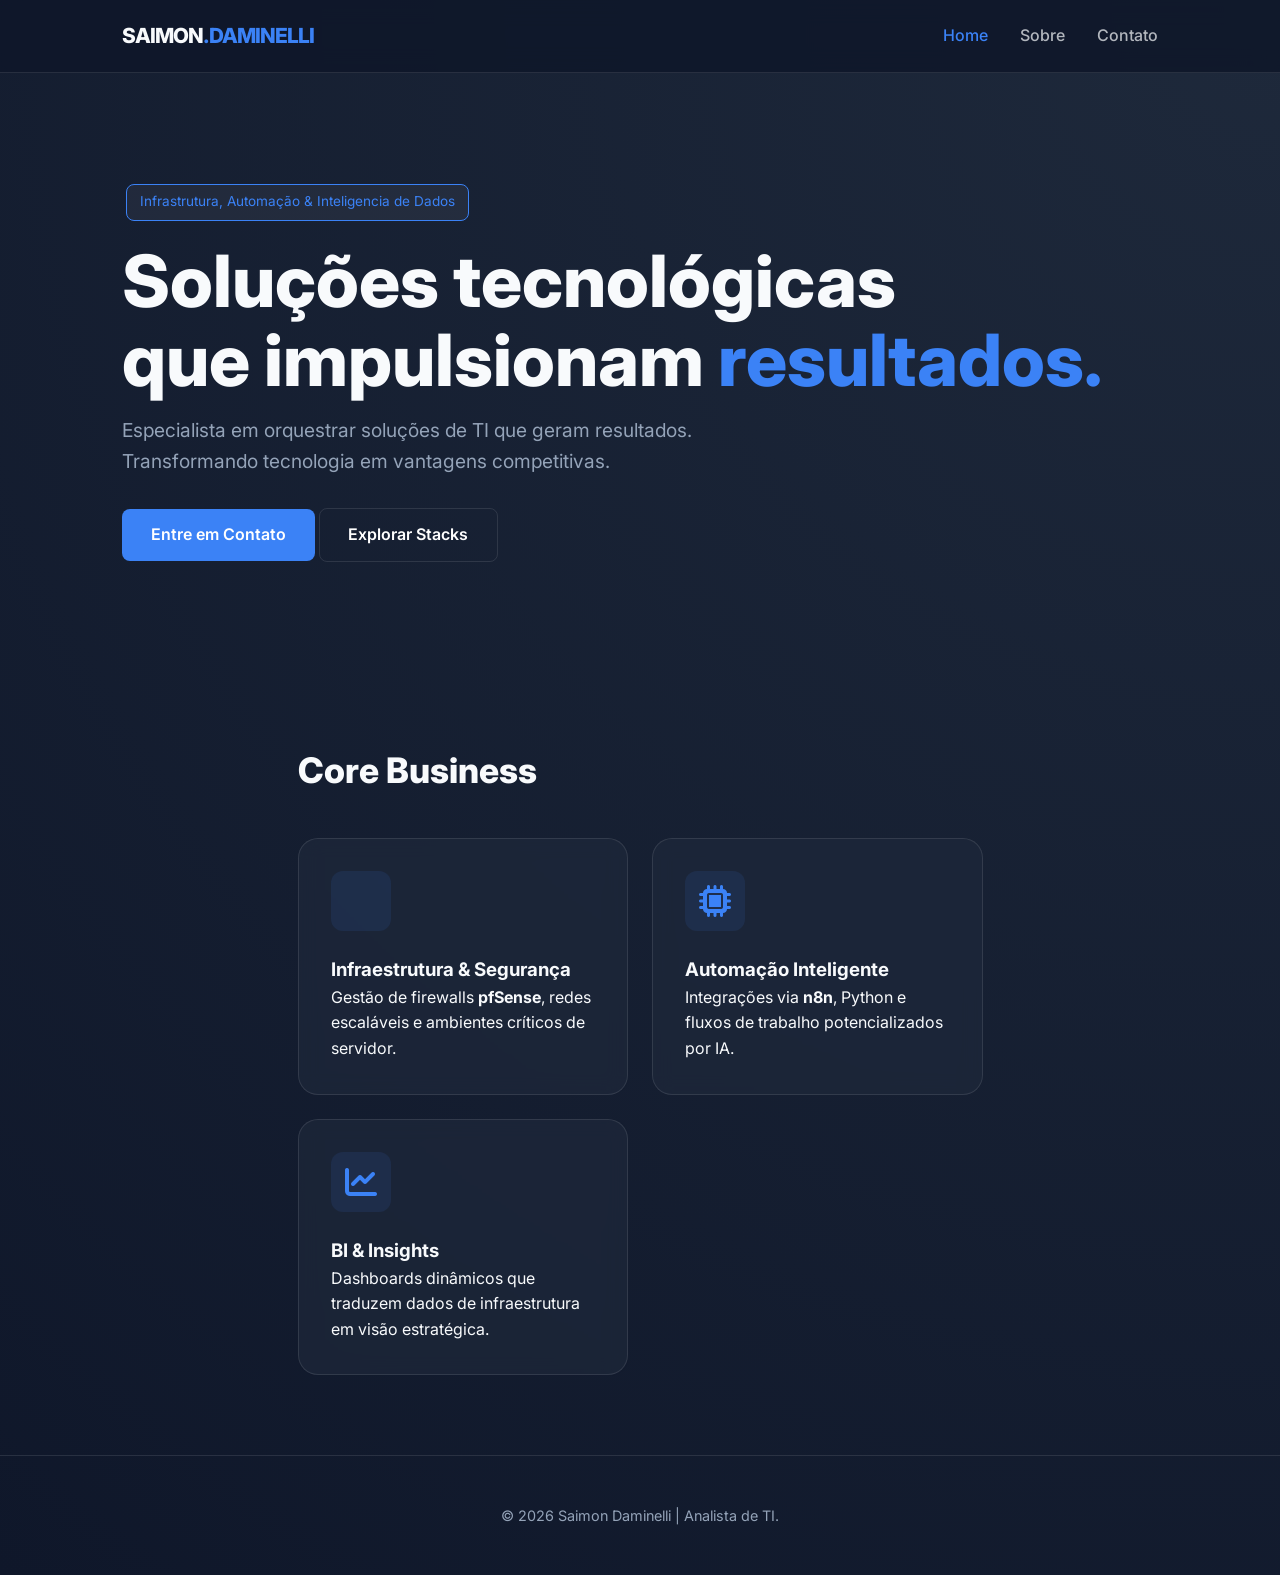
==== commit 06bb9176: "Explicação da mudança" ====
--- a/index.html
+++ b/index.html
@@ -3,7 +3,7 @@
 <head>
     <meta charset="UTF-8">
     <meta name="viewport" content="width=device-width, initial-scale=1.0">
-    <title>Saimon Daminelli | Tech & Data</title>
+    <title>Saimon Daminelli | Analista de TI</title>
     <link rel="stylesheet" href="https://cdnjs.cloudflare.com/ajax/libs/font-awesome/6.5.1/css/all.min.css">
     <link href="https://fonts.googleapis.com/css2?family=Inter:wght@400;600;800&display=swap" rel="stylesheet">
     <link rel="stylesheet" href="style.css">
@@ -22,11 +22,12 @@
 
     <header style="padding: 180px 0 100px;">
         <div class="container">
-            <span class="skill-tag" style="color: var(--primary); border-color: var(--primary);">Infrastructure & Data Intelligence</span>
+            <span class="skill-tag" style="color: var(--primary); border-color: var(--primary);">Infrastrutura, Automação & Inteligencia de Dados</span>
             <h1 style="font-size: clamp(2.5rem, 6vw, 4.5rem); font-weight: 800; line-height: 1.1; margin: 1rem 0;">Soluções tecnológicas <br>que impulsionam <span style="color: var(--primary);">resultados.</span></h1>
-            <p style="font-size: 1.2rem; color: var(--text-dim); max-width: 650px; margin-bottom: 2rem;">Especialista em orquestrar ecossistemas de TI: da robustez do pfSense à agilidade da Inteligência Artificial e Automação.</p>
-            <div style="display: flex; gap: 1rem; flex-wrap: wrap;">
-                <a href="contact.html" class="btn">Iniciar Projeto</a>
+            <p style="font-size: 1.2rem; color: var(--text-dim); max-width: 650px; margin-bottom: 2rem;">
+    Especialista em orquestrar soluções de TI que geram resultados. Transformando tecnologia em vantagens competitivas.
+</p>
+                <a href="contact.html" class="btn">Entre em Contato</a>
                 <a href="#especialidades" class="btn" style="background: transparent; border: 1px solid var(--glass-border);">Explorar Stacks</a>
             </div>
         </div>
@@ -56,7 +57,7 @@
     </main>
 
     <footer>
-        <p>&copy; 2026 Saimon Daminelli | Infraestrutura, BI e IA.</p>
+        <p>&copy; 2026 Saimon Daminelli | Analista de TI.</p>
     </footer>
 
     <script src="script.js"></script>
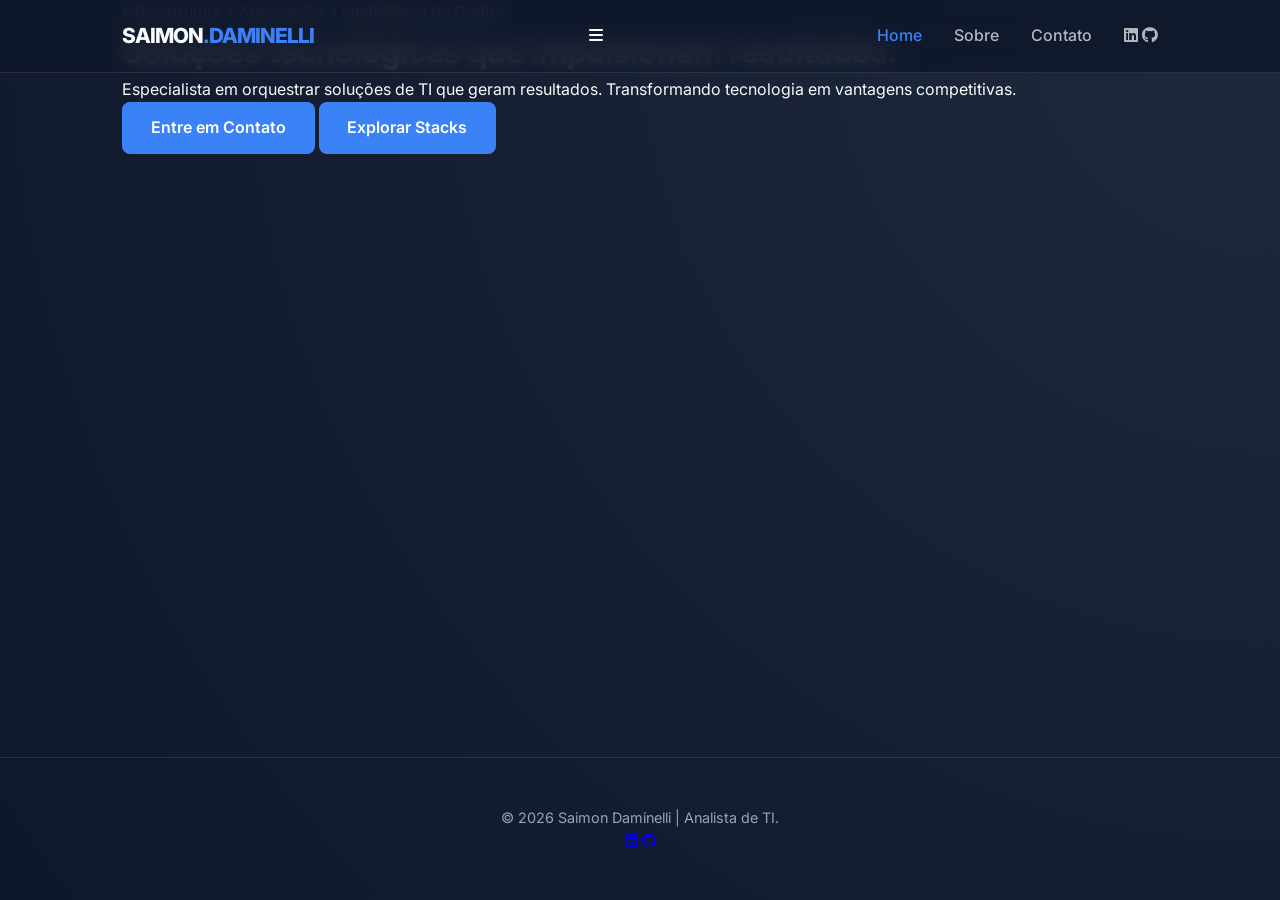
==== commit 50cfbfb1: "feat: refatoração completa, responsividade mobile e padronização visual" ====
--- a/index.html
+++ b/index.html
@@ -12,52 +12,68 @@
     <nav>
         <div class="container nav-content">
             <div class="logo">SAIMON<span>.DAMINELLI</span></div>
+            <div class="menu-toggle" id="mobile-menu">
+                <i class="fas fa-bars"></i>
+            </div>
             <ul class="nav-links">
                 <li><a href="index.html" class="active">Home</a></li>
                 <li><a href="about.html">Sobre</a></li>
                 <li><a href="contact.html">Contato</a></li>
+                <li class="social-icons-nav">
+                    <a href="https://linkedin.com/in/SEU_USER" target="_blank"><i class="fab fa-linkedin"></i></a>
+                    <a href="https://github.com/SEU_USER" target="_blank"><i class="fab fa-github"></i></a>
+                </li>
             </ul>
         </div>
     </nav>
 
-    <header style="padding: 180px 0 100px;">
+    <header class="hero">
         <div class="container">
-            <span class="skill-tag" style="color: var(--primary); border-color: var(--primary);">Infrastrutura, Automação & Inteligencia de Dados</span>
-            <h1 style="font-size: clamp(2.5rem, 6vw, 4.5rem); font-weight: 800; line-height: 1.1; margin: 1rem 0;">Soluções tecnológicas <br>que impulsionam <span style="color: var(--primary);">resultados.</span></h1>
-            <p style="font-size: 1.2rem; color: var(--text-dim); max-width: 650px; margin-bottom: 2rem;">
-    Especialista em orquestrar soluções de TI que geram resultados. Transformando tecnologia em vantagens competitivas.
-</p>
+            <span class="skill-tag-hero">Infraestrutura • Automação • Inteligência de Dados</span>
+            <h1>Soluções tecnológicas que impulsionam <span class="highlight">resultados.</span></h1>
+            <p class="hero-subtitle">
+                Especialista em orquestrar soluções de TI que geram resultados. Transformando tecnologia em vantagens competitivas.
+            </p>
+            <div class="hero-btns">
                 <a href="contact.html" class="btn">Entre em Contato</a>
-                <a href="#especialidades" class="btn" style="background: transparent; border: 1px solid var(--glass-border);">Explorar Stacks</a>
+                <a href="#especialidades" class="btn btn-outline">Explorar Stacks</a>
             </div>
         </div>
     </header>
 
     <main class="container">
-        <section id="especialidades" class="visible">
-            <h2>Core Business</h2>
+        <section id="especialidades">
+            <h2 class="section-title">Core Business</h2>
             <div class="grid">
                 <div class="glass-card">
-                    <div class="icon-box"><i class="fas fa-shield-network"></i></div>
+                    <div class="icon-box"><i class="fas fa-shield-halved"></i></div>
                     <h3>Infraestrutura & Segurança</h3>
-                    <p>Gestão de firewalls <strong>pfSense</strong>, redes escaláveis e ambientes críticos de servidor.</p>
+                    <p>Gestão de firewalls <strong>pfSense</strong>, redes escaláveis e ambientes críticos de servidores com foco em alta disponibilidade.</p>
                 </div>
                 <div class="glass-card">
                     <div class="icon-box"><i class="fas fa-microchip"></i></div>
                     <h3>Automação Inteligente</h3>
-                    <p>Integrações via <strong>n8n</strong>, Python e fluxos de trabalho potencializados por IA.</p>
+                    <p>Otimização de fluxos via <strong>n8n</strong>, scripts em Python e integrações potencializadas por IA para redução de tarefas manuais.</p>
                 </div>
                 <div class="glass-card">
-                    <div class="icon-box"><i class="fas fa-chart-line"></i></div>
+                    <div class="icon-box"><i class="fas fa-chart-pie"></i></div>
                     <h3>BI & Insights</h3>
-                    <p>Dashboards dinâmicos que traduzem dados de infraestrutura em visão estratégica.</p>
+                    <p>Dashboards dinâmicos em <strong>Power BI</strong> e Metabase que traduzem dados técnicos em visão estratégica de negócio.</p>
                 </div>
             </div>
         </section>
     </main>
 
     <footer>
-        <p>&copy; 2026 Saimon Daminelli | Analista de TI.</p>
+        <div class="container">
+            <div class="footer-content">
+                <p>&copy; 2026 Saimon Daminelli | Analista de TI.</p>
+                <div class="footer-socials">
+                    <a href="#"><i class="fab fa-linkedin"></i></a>
+                    <a href="#"><i class="fab fa-github"></i></a>
+                </div>
+            </div>
+        </div>
     </footer>
 
     <script src="script.js"></script>
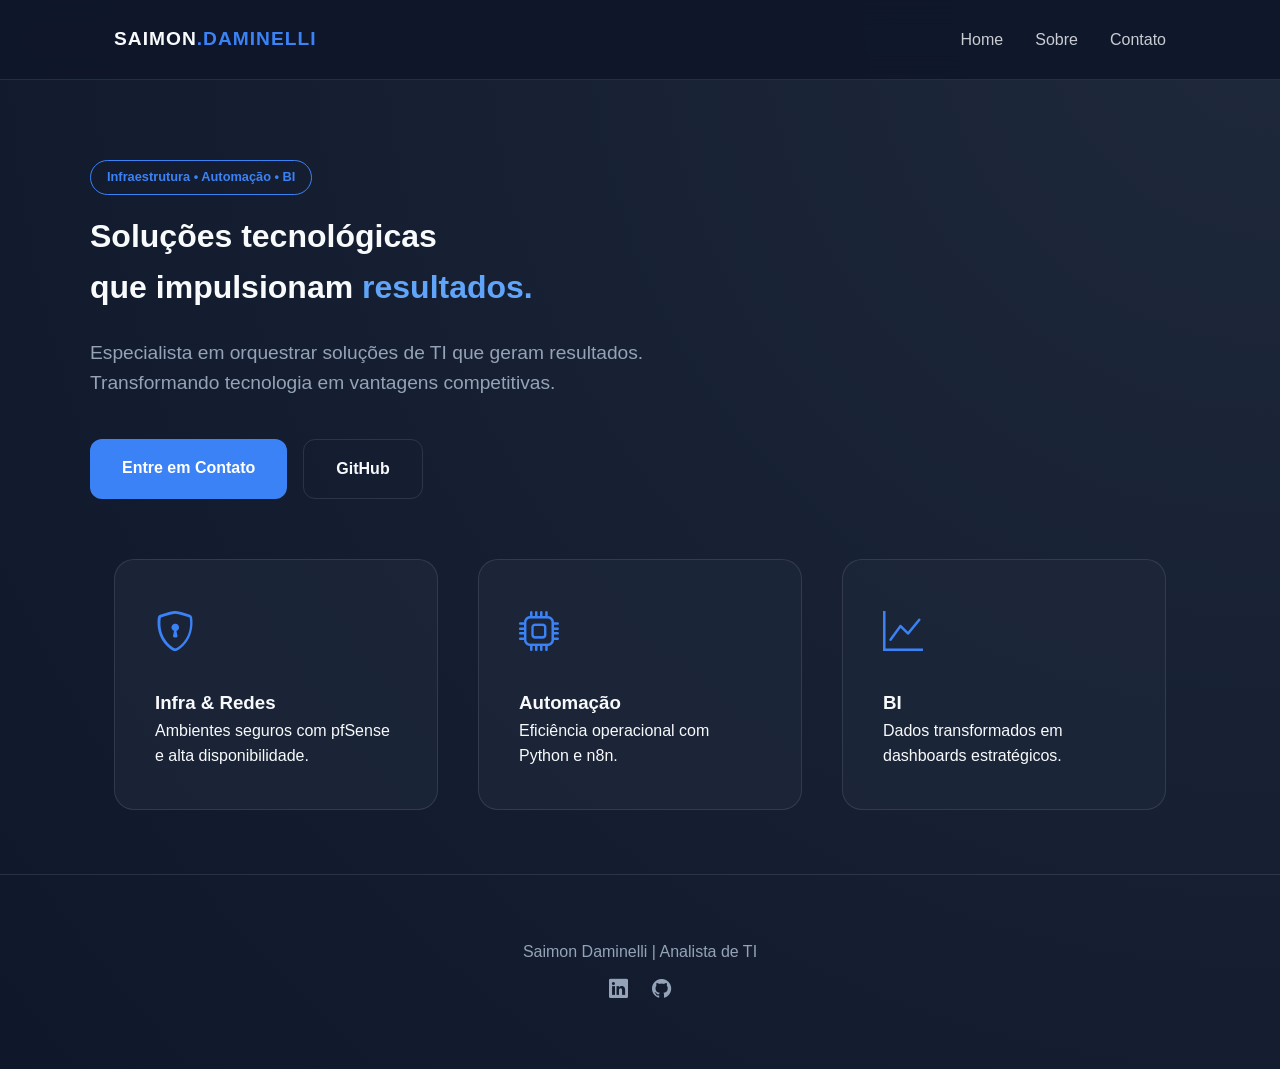
==== commit a6c477f3: "feat: refatoração completa, responsividade mobile e padronização visual" ====
--- a/index.html
+++ b/index.html
@@ -4,77 +4,60 @@
     <meta charset="UTF-8">
     <meta name="viewport" content="width=device-width, initial-scale=1.0">
     <title>Saimon Daminelli | Analista de TI</title>
-    <link rel="stylesheet" href="https://cdnjs.cloudflare.com/ajax/libs/font-awesome/6.5.1/css/all.min.css">
-    <link href="https://fonts.googleapis.com/css2?family=Inter:wght@400;600;800&display=swap" rel="stylesheet">
+    <link rel="stylesheet" href="https://cdn.jsdelivr.net/npm/bootstrap-icons@1.10.5/font/bootstrap-icons.css">
     <link rel="stylesheet" href="style.css">
 </head>
 <body>
     <nav>
-        <div class="container nav-content">
-            <div class="logo">SAIMON<span>.DAMINELLI</span></div>
-            <div class="menu-toggle" id="mobile-menu">
-                <i class="fas fa-bars"></i>
-            </div>
-            <ul class="nav-links">
-                <li><a href="index.html" class="active">Home</a></li>
-                <li><a href="about.html">Sobre</a></li>
-                <li><a href="contact.html">Contato</a></li>
-                <li class="social-icons-nav">
-                    <a href="https://linkedin.com/in/SEU_USER" target="_blank"><i class="fab fa-linkedin"></i></a>
-                    <a href="https://github.com/SEU_USER" target="_blank"><i class="fab fa-github"></i></a>
-                </li>
-            </ul>
-        </div>
-    </nav>
-
-    <header class="hero">
-        <div class="container">
-            <span class="skill-tag-hero">Infraestrutura • Automação • Inteligência de Dados</span>
-            <h1>Soluções tecnológicas que impulsionam <span class="highlight">resultados.</span></h1>
-            <p class="hero-subtitle">
-                Especialista em orquestrar soluções de TI que geram resultados. Transformando tecnologia em vantagens competitivas.
-            </p>
-            <div class="hero-btns">
-                <a href="contact.html" class="btn">Entre em Contato</a>
-                <a href="#especialidades" class="btn btn-outline">Explorar Stacks</a>
-            </div>
+    <div class="container nav-content">
+        <a href="index.html" class="logo" style="text-decoration: none; color: inherit;">SAIMON<span>.DAMINELLI</span></a>
+        <div class="menu-toggle" id="mobile-menu"><i class="bi bi-list"></i></div>
+        <ul class="nav-links">
+            <li><a href="index.html">Home</a></li>
+            <li><a href="about.html">Sobre</a></li>
+            <li><a href="contact.html">Contato</a></li>
+        </ul>
+    </div>
+</nav>
+    <header class="hero container">
+        <span class="skill-tag-hero">Infraestrutura • Automação • BI</span>
+        <h1>Soluções tecnológicas <br>que impulsionam <span class="highlight">resultados.</span></h1>
+        <p class="hero-subtitle">Especialista em orquestrar soluções de TI que geram resultados. Transformando tecnologia em vantagens competitivas.</p>
+        <div class="hero-btns">
+            <a href="contact.html" class="btn">Entre em Contato</a>
+            <a href="https://github.com/SaimonFDaminelli" target="_blank" class="btn btn-outline">GitHub</a>
         </div>
     </header>
 
     <main class="container">
-        <section id="especialidades">
-            <h2 class="section-title">Core Business</h2>
-            <div class="grid">
-                <div class="glass-card">
-                    <div class="icon-box"><i class="fas fa-shield-halved"></i></div>
-                    <h3>Infraestrutura & Segurança</h3>
-                    <p>Gestão de firewalls <strong>pfSense</strong>, redes escaláveis e ambientes críticos de servidores com foco em alta disponibilidade.</p>
-                </div>
-                <div class="glass-card">
-                    <div class="icon-box"><i class="fas fa-microchip"></i></div>
-                    <h3>Automação Inteligente</h3>
-                    <p>Otimização de fluxos via <strong>n8n</strong>, scripts em Python e integrações potencializadas por IA para redução de tarefas manuais.</p>
-                </div>
-                <div class="glass-card">
-                    <div class="icon-box"><i class="fas fa-chart-pie"></i></div>
-                    <h3>BI & Insights</h3>
-                    <p>Dashboards dinâmicos em <strong>Power BI</strong> e Metabase que traduzem dados técnicos em visão estratégica de negócio.</p>
-                </div>
+        <div class="grid">
+            <div class="glass-card">
+                <i class="bi bi-shield-lock icon-box"></i>
+                <h3>Infra & Redes</h3>
+                <p>Ambientes seguros com pfSense e alta disponibilidade.</p>
             </div>
-        </section>
+            <div class="glass-card">
+                <i class="bi bi-cpu icon-box"></i>
+                <h3>Automação</h3>
+                <p>Eficiência operacional com Python e n8n.</p>
+            </div>
+            <div class="glass-card">
+                <i class="bi bi-graph-up icon-box"></i>
+                <h3>BI</h3>
+                <p>Dados transformados em dashboards estratégicos.</p>
+            </div>
+        </div>
     </main>
 
-    <footer>
-        <div class="container">
-            <div class="footer-content">
-                <p>&copy; 2026 Saimon Daminelli | Analista de TI.</p>
-                <div class="footer-socials">
-                    <a href="#"><i class="fab fa-linkedin"></i></a>
-                    <a href="#"><i class="fab fa-github"></i></a>
-                </div>
-            </div>
+<footer>
+    <div class="container">
+        <p>Saimon Daminelli | Analista de TI</p>
+        <div style="margin-top: 10px;">
+            <a href="https://www.linkedin.com/in/saimondaminelli/" target="_blank" style="color: inherit; margin: 0 10px; font-size: 1.2rem;"><i class="bi bi-linkedin"></i></a>
+            <a href="https://github.com/SaimonFDaminelli" target="_blank" style="color: inherit; margin: 0 10px; font-size: 1.2rem;"><i class="bi bi-github"></i></a>
         </div>
-    </footer>
+    </div>
+</footer>
 
     <script src="script.js"></script>
 </body>
--- a/style.css
+++ b/style.css
@@ -6,10 +6,12 @@
     --text-main: #f8fafc;
     --text-dim: #94a3b8;
     --glass-border: rgba(255, 255, 255, 0.1);
+    --highlight: #60a5fa;
+    --success: #22c55e;
 }
 
+/* --- RESET & BASE --- */
 * { margin: 0; padding: 0; box-sizing: border-box; }
-
 html { scroll-behavior: smooth; }
 
 body {
@@ -18,96 +20,167 @@
     color: var(--text-main);
     line-height: 1.6;
     min-height: 100vh;
-    display: flex;
-    flex-direction: column;
 }
 
-.container { max-width: 1100px; margin: 0 auto; padding: 0 2rem; }
+.container { max-width: 1100px; margin: 0 auto; padding: 0 1.5rem; }
 
-/* Navbar */
+/* --- NAVEGAÇÃO --- */
 nav {
     position: fixed;
     top: 0; width: 100%;
-    padding: 1.2rem 0;
-    background: rgba(15, 23, 42, 0.85);
+    height: 80px;
+    background: rgba(15, 23, 42, 0.95);
     backdrop-filter: blur(12px);
     z-index: 1000;
     border-bottom: 1px solid var(--glass-border);
+    display: flex;
+    align-items: center;
 }
 
-.nav-content { display: flex; justify-content: space-between; align-items: center; }
-.logo { font-size: 1.3rem; font-weight: 800; letter-spacing: -1px; text-transform: uppercase; }
+.nav-content { 
+    display: flex; 
+    justify-content: space-between; 
+    align-items: center; 
+    width: 100%;
+}
+
+.logo { font-size: 1.2rem; font-weight: 800; text-transform: uppercase; letter-spacing: 1px; }
 .logo span { color: var(--primary); }
 
-.nav-links { display: flex; list-style: none; gap: 2rem; }
-.nav-links a { 
-    color: var(--text-main); text-decoration: none; font-weight: 500; 
-    transition: 0.3s; opacity: 0.7;
-}
+.nav-links { display: flex; list-style: none; gap: 2rem; align-items: center; }
+.nav-links a { color: var(--text-main); text-decoration: none; font-weight: 500; transition: 0.3s; opacity: 0.8; }
 .nav-links a:hover, .nav-links a.active { opacity: 1; color: var(--primary); }
 
-/* Sections */
-section { padding: 80px 0; opacity: 0; transform: translateY(20px); transition: 0.6s all ease-out; }
-section.visible { opacity: 1; transform: translateY(0); }
+.menu-toggle { display: none; font-size: 1.8rem; cursor: pointer; color: var(--text-main); }
 
-h2 { font-size: 2.2rem; margin-bottom: 2.5rem; font-family: 'Inter', sans-serif; font-weight: 800; }
-
-/* Cards */
-.glass-card {
-    background: var(--card-bg);
-    backdrop-filter: blur(10px);
-    border: 1px solid var(--glass-border);
-    border-radius: 20px;
-    padding: 2rem;
-    transition: 0.3s;
-}
-.glass-card:hover { border-color: var(--primary); transform: translateY(-5px); }
-
-.icon-box {
-    font-size: 2rem;
-    color: var(--primary);
-    background: rgba(59, 130, 246, 0.1);
-    width: 60px;
-    height: 60px;
-    display: flex;
-    align-items: center;
-    justify-content: center;
-    border-radius: 12px;
-    margin-bottom: 1.5rem;
+/* --- ESTRUTURA DE SEÇÕES --- */
+section { padding: 80px 0; margin-bottom: 2rem; }
+.section-title { 
+    font-size: 2rem; 
+    margin-bottom: 3.5rem; 
+    font-weight: 800; 
+    border-left: 4px solid var(--primary); 
+    padding-left: 1rem;
 }
 
-.grid { display: grid; grid-template-columns: repeat(auto-fit, minmax(300px, 1fr)); gap: 1.5rem; }
+/* --- HERO --- */
+.hero { padding: 160px 0 60px; }
+.skill-tag-hero { color: var(--primary); border: 1px solid var(--primary); padding: 0.4rem 1rem; border-radius: 50px; font-size: 0.8rem; font-weight: 600; display: inline-block; margin-bottom: 1rem; }
+.highlight { color: var(--highlight); }
+.hero-subtitle { font-size: 1.2rem; color: var(--text-dim); max-width: 650px; margin: 1.5rem 0 2.5rem; }
+.hero-btns { display: flex; gap: 1rem; }
+
+/* --- CARDS & GRID --- */
+.grid { display: grid; grid-template-columns: repeat(auto-fit, minmax(300px, 1fr)); gap: 2.5rem; }
+
+.glass-card { 
+    background: var(--card-bg); 
+    border: 1px solid var(--glass-border); 
+    padding: 2.5rem; 
+    border-radius: 20px; 
+    transition: 0.3s ease; 
+    height: 100%;
+}
+.glass-card:hover { border-color: var(--primary); transform: translateY(-5px); box-shadow: 0 10px 30px rgba(0,0,0,0.2); }
+
+.icon-box { font-size: 2.5rem; color: var(--primary); margin-bottom: 1.5rem; display: block; }
 
 .skill-tag {
+    display: inline-block;
     background: rgba(255, 255, 255, 0.05);
     border: 1px solid var(--glass-border);
-    padding: 0.4rem 0.8rem;
-    border-radius: 8px;
+    padding: 0.3rem 0.8rem;
+    border-radius: 6px;
     font-size: 0.85rem;
-    display: inline-flex;
-    align-items: center;
-    gap: 8px;
-    margin: 4px;
+    margin: 0.3rem;
+    color: var(--text-dim);
 }
 
-/* Form */
-.form-group { margin-bottom: 1.2rem; }
-label { display: block; margin-bottom: 0.5rem; font-size: 0.9rem; color: var(--text-dim); }
-input, textarea {
-    width: 100%; background: rgba(255,255,255,0.05); border: 1px solid var(--glass-border);
-    padding: 0.8rem; border-radius: 8px; color: white; transition: 0.3s;
+/* --- FORMAÇÃO (TIMELINE REFATORADA) --- */
+.timeline-container { position: relative; max-width: 900px; padding: 1rem 0; }
+
+.education-block { 
+    display: flex; 
+    gap: 3rem; 
+    margin-bottom: 5rem; /* ESPAÇO ENTRE OS BLOCOS DE FORMAÇÃO */
+    position: relative; 
 }
-input:focus, textarea:focus { border-color: var(--primary); outline: none; }
 
-.btn {
-    background: var(--primary); color: white; padding: 0.8rem 1.8rem;
-    border-radius: 8px; text-decoration: none; font-weight: 600;
-    display: inline-block; border: none; cursor: pointer; transition: 0.3s;
+.timeline-marker { display: flex; flex-direction: column; align-items: center; }
+.timeline-marker .dot { 
+    width: 16px; height: 16px; background: var(--primary); 
+    border-radius: 50%; box-shadow: 0 0 15px var(--primary); z-index: 2; 
 }
-.btn:hover { background: var(--primary-hover); }
+.timeline-marker .line { 
+    width: 2px; background: var(--glass-border); flex-grow: 1; margin-top: 10px; 
+}
 
-footer { margin-top: auto; padding: 3rem; text-align: center; color: var(--text-dim); font-size: 0.9rem; border-top: 1px solid var(--glass-border); }
+.education-block:last-child .line { display: none; }
 
+.education-content { flex-grow: 1; }
+.edu-header { display: flex; justify-content: space-between; align-items: flex-start; margin-bottom: 1rem; }
+.edu-date { color: var(--text-dim); font-size: 0.9rem; font-weight: 500; }
+
+.status-badge { 
+    font-size: 0.7rem; font-weight: 700; padding: 0.3rem 0.8rem; 
+    border-radius: 6px; text-transform: uppercase; letter-spacing: 1px;
+}
+.status-badge.active { background: rgba(59, 130, 246, 0.2); color: var(--highlight); border: 1px solid var(--primary); }
+.status-badge.completed { background: rgba(34, 197, 94, 0.1); color: var(--success); border: 1px solid var(--success); }
+
+/* --- CONTATO --- */
+.contact-wrapper { display: grid; grid-template-columns: 1fr 1.5fr; gap: 3rem; margin-top: 2rem; }
+.form-group { margin-bottom: 1.5rem; }
+.form-group label { display: block; margin-bottom: 0.6rem; color: var(--text-dim); font-size: 0.9rem; }
+
+input, textarea { 
+    width: 100%; background: rgba(255,255,255,0.05); border: 1px solid var(--glass-border); 
+    padding: 1rem; border-radius: 10px; color: white; transition: 0.3s; font-family: inherit;
+}
+input:focus, textarea:focus { outline: none; border-color: var(--primary); background: rgba(255,255,255,0.08); }
+
+/* --- BOTÕES --- */
+.btn { 
+    background: var(--primary); color: white; padding: 1rem 2rem; 
+    border-radius: 12px; text-decoration: none; font-weight: 600; 
+    border: none; cursor: pointer; display: inline-block; transition: 0.3s;
+}
+.btn:hover { background: var(--primary-hover); transform: translateY(-2px); }
+
+.btn-outline {
+    background: transparent !important;
+    border: 1px solid var(--glass-border) !important;
+    color: var(--text-main) !important;
+}
+.btn-outline:hover { border-color: var(--primary) !important; background: rgba(59, 130, 246, 0.1) !important; }
+
+/* --- FOOTER --- */
+footer {
+    padding: 4rem 0;
+    text-align: center;
+    color: var(--text-dim);
+    border-top: 1px solid var(--glass-border);
+    margin-top: 4rem;
+}
+
+/* --- RESPONSIVIDADE --- */
 @media (max-width: 768px) {
-    .nav-links { display: none; }
+    .menu-toggle { display: block; }
+    
+    .nav-links {
+        position: fixed; top: 80px; right: -100%; width: 100%;
+        height: calc(100vh - 80px); background: var(--bg-dark);
+        flex-direction: column; padding: 4rem 2rem; transition: 0.4s ease;
+        backdrop-filter: blur(15px);
+    }
+    .nav-links.active { right: 0; }
+
+    .hero { text-align: center; padding-top: 120px; }
+    .hero-subtitle { margin: 1.5rem auto 2.5rem; }
+    .hero-btns { justify-content: center; flex-direction: column; }
+
+    .education-block { gap: 1.5rem; margin-bottom: 4rem; }
+    .edu-header { flex-direction: column; gap: 0.5rem; }
+    
+    .contact-wrapper { grid-template-columns: 1fr; gap: 2rem; }
 }
